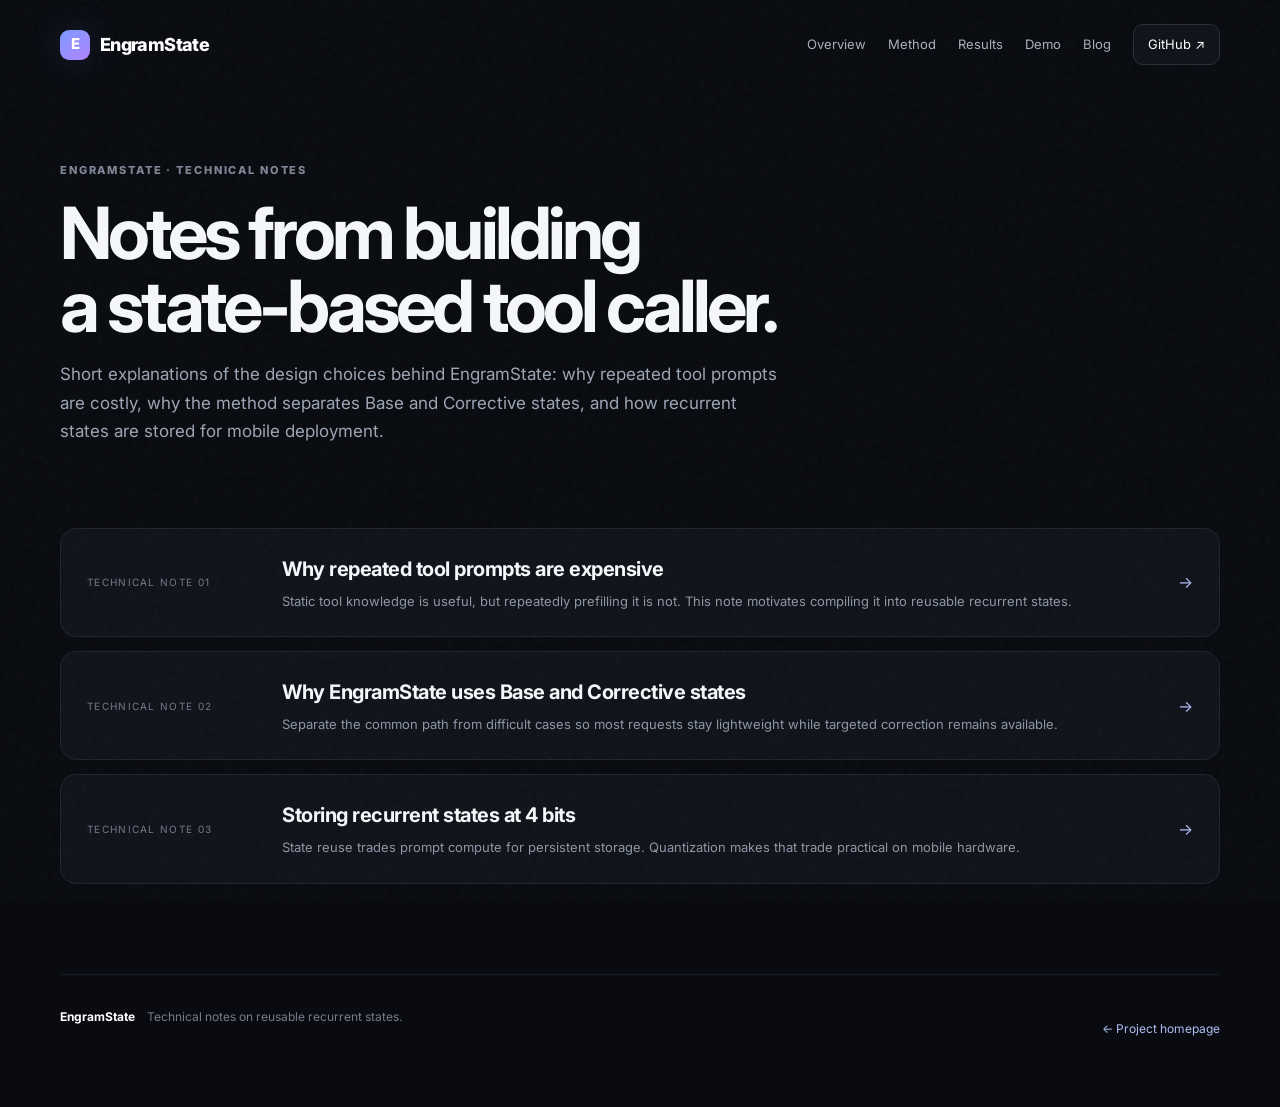
==== docs/blog/index.html @ d9ade95a "Add EngramState technical blog" ====
<!doctype html>
<html lang="en">
<head>
  <meta charset="utf-8" />
  <meta name="viewport" content="width=device-width, initial-scale=1" />
  <meta name="description" content="Technical notes from the EngramState project." />
  <title>EngramState · Technical Notes</title>
  <link rel="preconnect" href="https://fonts.googleapis.com">
  <link rel="preconnect" href="https://fonts.gstatic.com" crossorigin>
  <link href="https://fonts.googleapis.com/css2?family=Inter:wght@400;500;600;700;800&family=JetBrains+Mono:wght@400;500;600&display=swap" rel="stylesheet">
  <link rel="stylesheet" href="../style.css" />
</head>
<body>
  <div class="noise"></div>
  <header class="nav shell">
    <a class="brand" href="../"><span class="brand-mark">E</span> EngramState</a>
    <nav>
      <a href="../#overview">Overview</a>
      <a href="../#method">Method</a>
      <a href="../#results">Results</a>
      <a href="../#demo">Demo</a>
      <a href="./">Blog</a>
      <a class="github" href="https://github.com/Agent-SK/ES">GitHub ↗</a>
    </nav>
  </header>

  <main>
    <section class="blog-hero shell">
      <div class="section-kicker">ENGRAMSTATE · TECHNICAL NOTES</div>
      <h1>Notes from building<br>a state-based tool caller.</h1>
      <p>Short explanations of the design choices behind EngramState: why repeated tool prompts are costly, why the method separates Base and Corrective states, and how recurrent states are stored for mobile deployment.</p>
    </section>

    <section class="blog-list shell">
      <a class="blog-card" href="./why-reusable-states.html">
        <time>Technical note 01</time>
        <div><h2>Why repeated tool prompts are expensive</h2><p>Static tool knowledge is useful, but repeatedly prefilling it is not. This note motivates compiling it into reusable recurrent states.</p></div>
        <span>→</span>
      </a>
      <a class="blog-card" href="./base-corrective.html">
        <time>Technical note 02</time>
        <div><h2>Why EngramState uses Base and Corrective states</h2><p>Separate the common path from difficult cases so most requests stay lightweight while targeted correction remains available.</p></div>
        <span>→</span>
      </a>
      <a class="blog-card" href="./four-bit-states.html">
        <time>Technical note 03</time>
        <div><h2>Storing recurrent states at 4 bits</h2><p>State reuse trades prompt compute for persistent storage. Quantization makes that trade practical on mobile hardware.</p></div>
        <span>→</span>
      </a>
    </section>
  </main>

  <footer class="shell">
    <div><b>EngramState</b><span>Technical notes on reusable recurrent states.</span></div>
    <p><a class="back-link" href="../">← Project homepage</a></p>
  </footer>
</body>
</html>
---- docs/style.css ----
*{box-sizing:border-box}html{scroll-behavior:smooth}body{margin:0;font-family:Inter,system-ui,-apple-system,BlinkMacSystemFont,"Segoe UI",sans-serif;background:#090b10;color:#f5f7fb;line-height:1.65}.noise{position:fixed;inset:0;pointer-events:none;opacity:.035;background-image:url("data:image/svg+xml,%3Csvg viewBox='0 0 180 180' xmlns='http://www.w3.org/2000/svg'%3E%3Cfilter id='n'%3E%3CfeTurbulence type='fractalNoise' baseFrequency='.9' numOctaves='2' stitchTiles='stitch'/%3E%3C/filter%3E%3Crect width='100%25' height='100%25' filter='url(%23n)' opacity='.8'/%3E%3C/svg%3E");z-index:10}.shell{width:min(1160px,calc(100% - 42px));margin:0 auto}.nav{display:flex;align-items:center;justify-content:space-between;padding:24px 0;position:relative;z-index:20}.brand{display:flex;align-items:center;gap:10px;font-size:18px;font-weight:800;color:#fff;text-decoration:none;letter-spacing:-.035em}.brand-mark{display:grid;place-items:center;width:30px;height:30px;border-radius:9px;background:linear-gradient(145deg,#7e9bff,#b084ff);font-size:15px;box-shadow:0 0 35px rgba(126,155,255,.16)}.nav nav{display:flex;gap:22px;align-items:center}.nav nav a{font-size:13px;color:#a9b0bc;text-decoration:none;transition:.2s ease}.nav nav a:hover{color:#fff}.nav .github{padding:9px 14px;border:1px solid #2b3039;border-radius:10px;color:#fff;background:#11141a}.hero{padding:92px 0 80px}.eyebrow,.section-kicker,.board-label,.mini-label{font-size:11px;font-weight:800;letter-spacing:.17em;color:#7e8797}.hero h1{font-size:clamp(52px,7.8vw,92px);line-height:.96;letter-spacing:-.068em;margin:20px 0 26px;max-width:1080px}.hero h1 span{background:linear-gradient(90deg,#9eb5ff 0%,#c5a4ff 45%,#79dcff 100%);-webkit-background-clip:text;background-clip:text;color:transparent}.lead{max-width:850px;font-size:20px;color:#abb2be;line-height:1.7}.cta-row{display:flex;gap:12px;margin:34px 0 48px;align-items:center;flex-wrap:wrap}.button{display:inline-block;text-decoration:none;padding:12px 17px;border-radius:11px;font-size:13px;font-weight:750;transition:.2s ease}.button:hover{transform:translateY(-1px)}.primary{background:#f4f6fb;color:#090b10}.secondary{border:1px solid #2b3039;color:#fff;background:#11141a}.ghost{color:#7e8797;border:1px dashed #252a32}.disabled{cursor:default}.hero-metrics{display:grid;grid-template-columns:repeat(4,1fr);border:1px solid #202530;background:#0e1117;border-radius:18px;overflow:hidden;margin:0 0 18px}.hero-metrics div{padding:22px 24px;border-right:1px solid #202530}.hero-metrics div:last-child{border-right:0}.hero-metrics strong{display:block;font-size:28px;letter-spacing:-.045em}.hero-metrics span{display:block;color:#7f8897;font-size:12px;margin-top:3px}.hero-card,.method-board,.demo-window,.feature-grid article,.results-grid article,.deployment-grid article,.posts article,.article-card{background:#10131a;border:1px solid #202530;border-radius:18px}.hero-card{padding:25px 28px}.lane{display:flex;align-items:center;gap:28px}.lane-label{width:118px;font-size:12px;color:#7f8897;font-weight:700;flex:0 0 auto}.pipeline{display:flex;align-items:center;gap:10px;flex-wrap:wrap}.pipeline span,.pipeline strong{padding:8px 11px;border-radius:9px;background:#171b23;border:1px solid #292f3a;font-size:12px}.pipeline strong{color:#d5ddff}.pipeline .hot{border-color:#583d46;background:#21161b}.pipeline .cool{border-color:#5169b2;background:#161d32}.pipeline i,.pipeline b{font-style:normal;color:#596373}.divider{height:1px;background:#202530;margin:18px 0}.section{padding:94px 0}.section h2,.closing h2{font-size:clamp(38px,5vw,60px);letter-spacing:-.052em;line-height:1.04;margin:14px 0 18px}.section-copy{max-width:790px;color:#a9b0bc;font-size:17px}.section-heading-row{display:flex;justify-content:space-between;align-items:flex-end;gap:60px}.section-heading-row .section-copy{max-width:520px;margin-bottom:22px}.feature-grid{display:grid;grid-template-columns:repeat(3,1fr);gap:14px;margin-top:38px}.feature-grid article{padding:28px}.feature-grid .icon{display:grid;place-items:center;width:38px;height:38px;border-radius:11px;border:1px solid #313845;color:#bfc9e8;font-family:"JetBrains Mono",monospace;font-size:12px}.feature-grid h3{font-size:17px;margin:17px 0 8px}.feature-grid p{margin:0;color:#8d96a6;font-size:14px}.method-board{display:grid;grid-template-columns:1fr 1fr;gap:0;margin-top:38px;overflow:hidden}.offline-column,.runtime-column{padding:30px}.offline-column{border-right:1px solid #202530}.board-label{margin-bottom:20px}.spec-card,.state-card,.flow-node{padding:15px 16px;border-radius:12px;border:1px solid #2a303a;background:#171b23}.spec-card span,.state-card span{display:block;font-weight:700;font-size:14px}.spec-card small,.state-card small,.flow-node small{display:block;color:#7f8897;font-size:11px;margin-top:4px}.spec-card.muted{margin-top:16px;background:#13161c}.state-card.base{border-color:#5268ae;background:#151c30}.state-card.corrective{border-color:#7257a1;background:#1b1728}.small-arrow,.arrow{text-align:center;color:#5f6979;font-size:12px;padding:8px}.flow-node{text-align:center;font-weight:700;font-size:14px}.flow-node.query{background:#12161e}.flow-node.accent{border-color:#5268ae;background:#151c30}.flow-node.success{border-color:#3c6d5b;background:#11241d}.corrective-node{border-color:#7257a1;background:#1b1728}.fork{display:flex;justify-content:space-around;color:#7c8594;font-size:11px;padding:10px 0}.runtime-bottom{display:grid;grid-template-columns:1fr 1fr;gap:12px}.comparison-table-wrap{overflow:auto;margin-top:38px;border:1px solid #202530;border-radius:17px;background:#10131a}.comparison-table{width:100%;border-collapse:collapse;min-width:620px}.comparison-table th,.comparison-table td{text-align:left;padding:18px 21px;border-bottom:1px solid #202530;font-size:14px}.comparison-table tr:last-child td{border-bottom:0}.comparison-table th{font-size:11px;letter-spacing:.08em;text-transform:uppercase;color:#7d8797}.comparison-table td:first-child{color:#929baa}.comparison-table td{color:#d7dce5}.comparison-table .win{color:#dfe6ff;font-weight:700}.comparison-table .win small{color:#7f91d4;margin-left:8px;font-weight:600}.results-grid{display:grid;grid-template-columns:repeat(3,1fr);gap:14px;margin-top:16px}.results-grid article{padding:25px}.results-grid strong{display:block;font-size:27px;letter-spacing:-.04em;margin:12px 0 8px}.results-grid p{margin:0;color:#8d96a6;font-size:13px}.demo-window{overflow:hidden;margin-top:36px}.window-bar{height:48px;border-bottom:1px solid #202530;display:flex;align-items:center;gap:7px;padding:0 16px}.window-bar span{width:9px;height:9px;border-radius:50%;background:#313846}.window-bar small{margin-left:8px;color:#707989}.demo-toolbar{padding:14px 18px;border-bottom:1px solid #202530;display:flex;gap:8px;flex-wrap:wrap}.example-chip{border:1px solid #2a303b;background:#151922;color:#8e97a7;border-radius:999px;padding:7px 12px;font:600 12px Inter;cursor:pointer}.example-chip.active{color:#e5eaff;border-color:#556bb4;background:#161d31}.demo-content{display:grid;grid-template-columns:.85fr 1.15fr}.phone-panel,.trace-panel{padding:30px}.phone-panel{border-right:1px solid #202530}.phone-label{font-size:10px;letter-spacing:.17em;color:#707989;font-weight:800}.query-box{margin:13px 0 18px;padding:17px;border-radius:12px;background:#171b23;border:1px solid #292f39;min-height:62px}.phone-panel button{border:0;border-radius:10px;padding:11px 16px;font-weight:800;background:#eef2ff;color:#11131a;cursor:pointer}.phone-panel button:disabled{opacity:.6;cursor:default}.demo-stat-row{display:flex;justify-content:space-between;gap:20px;padding-top:14px;margin-top:14px;border-top:1px solid #1f242d;color:#818a99;font-size:12px}.demo-stat-row strong{color:#d6dce7;font-size:12px}.trace{display:grid;grid-template-columns:36px 1fr auto;gap:12px;align-items:center;padding:14px 0;border-bottom:1px solid #1d222b;color:#717a89;transition:.25s ease}.trace:last-child{border-bottom:0}.trace b{font-family:"JetBrains Mono",monospace;font-size:11px}.trace.active{color:#e2e7f0}.trace.active b{color:#8da3f4}.trace em{font-style:normal;color:#78d6aa}.trace code{font-family:"JetBrains Mono",monospace;font-size:11px;color:#b7c4f7}.trace.pulse{background:linear-gradient(90deg,transparent,rgba(91,114,199,.08),transparent)}.demo-note{font-size:11px;color:#697282;margin:12px 4px}.deployment-grid{display:grid;grid-template-columns:repeat(2,1fr);gap:14px;margin-top:36px}.deployment-grid article{padding:27px}.deployment-grid h3{margin:0 0 9px;font-size:17px}.deployment-grid p{margin:0;color:#8c95a5;font-size:14px}.text-link{color:#bdc9f7;text-decoration:none;font-size:13px;margin-bottom:24px}.posts{display:grid;grid-template-columns:repeat(3,1fr);gap:14px;margin-top:32px}.posts>a{text-decoration:none;color:inherit}.posts article{padding:25px;height:100%;transition:.2s ease}.posts article:hover{transform:translateY(-3px);border-color:#303848}.posts time{font-size:10px;color:#717b8c;text-transform:uppercase;letter-spacing:.13em}.posts h3{font-size:17px;line-height:1.35;margin:13px 0 9px}.posts p{color:#8d96a6;font-size:13px;margin:0 0 18px}.posts span{font-size:12px;color:#abbaf0}.closing{padding:78px 0 82px;border-top:1px solid #181d25;display:flex;justify-content:space-between;align-items:flex-end;gap:50px}.closing h2{margin-bottom:0}.closing .cta-row{margin:0;justify-content:flex-end}footer{padding:32px 0 56px;border-top:1px solid #181d25;display:flex;justify-content:space-between;gap:30px;color:#747d8c;font-size:12px}footer div{display:flex;gap:12px;flex-wrap:wrap}footer b{color:#fff}.blog-hero{padding:72px 0 46px}.blog-hero h1,.article-hero h1{font-size:clamp(44px,6vw,72px);line-height:1.02;letter-spacing:-.055em;margin:16px 0 18px}.blog-hero p,.article-hero p{max-width:720px;color:#9da6b5;font-size:17px}.blog-list{display:grid;gap:14px;padding:20px 0 90px}.blog-card{display:grid;grid-template-columns:170px 1fr auto;gap:25px;align-items:center;padding:24px 26px;background:#10131a;border:1px solid #202530;border-radius:16px;text-decoration:none;color:inherit}.blog-card:hover{border-color:#303848}.blog-card time{font-size:10px;letter-spacing:.13em;text-transform:uppercase;color:#717b8c}.blog-card h2{font-size:20px;margin:0 0 5px;letter-spacing:-.025em}.blog-card p{margin:0;color:#8d96a6;font-size:13px}.blog-card>span{color:#aebcf2}.article-hero{padding:72px 0 30px}.article-shell{width:min(780px,calc(100% - 42px));margin:0 auto}.article-meta{font-size:11px;letter-spacing:.12em;text-transform:uppercase;color:#788293}.article-card{padding:38px 42px;margin:20px auto 90px}.article-card h2{font-size:27px;letter-spacing:-.035em;margin:36px 0 12px}.article-card h3{font-size:19px;margin:28px 0 10px}.article-card p,.article-card li{color:#a4acb9;font-size:15px}.article-card strong{color:#f0f3f8}.article-card code{font-family:"JetBrains Mono",monospace;background:#171b23;border:1px solid #292f39;border-radius:6px;padding:2px 5px;color:#c6d0f7;font-size:.88em}.article-card pre{overflow:auto;background:#0c0f14;border:1px solid #202530;border-radius:13px;padding:18px}.article-card pre code{border:0;background:none;padding:0}.article-callout{border-left:3px solid #7187d7;background:#111723;padding:14px 17px;border-radius:0 10px 10px 0;color:#b8c0ce;margin:24px 0}.back-link{color:#aebcf2;text-decoration:none;font-size:12px}@media(max-width:880px){.nav nav a:not(.github){display:none}.hero{padding-top:58px}.hero-metrics{grid-template-columns:repeat(2,1fr)}.hero-metrics div:nth-child(2){border-right:0}.hero-metrics div:nth-child(-n+2){border-bottom:1px solid #202530}.lane{align-items:flex-start;flex-direction:column;gap:10px}.lane-label{width:auto}.section-heading-row{display:block}.method-board,.demo-content{grid-template-columns:1fr}.offline-column{border-right:0;border-bottom:1px solid #202530}.phone-panel{border-right:0;border-bottom:1px solid #202530}.feature-grid,.results-grid,.posts{grid-template-columns:1fr}.deployment-grid{grid-template-columns:1fr}.closing{display:block}.closing .cta-row{margin-top:28px;justify-content:flex-start}.blog-card{grid-template-columns:1fr;gap:8px}.blog-card>span{display:none}.article-card{padding:26px 22px}}@media(max-width:560px){.shell,.article-shell{width:min(100% - 28px,1160px)}.hero h1{font-size:48px}.hero-metrics{grid-template-columns:1fr}.hero-metrics div{border-right:0!important;border-bottom:1px solid #202530!important}.hero-metrics div:last-child{border-bottom:0!important}.hero-card{padding:20px}.pipeline{gap:7px}.section{padding:70px 0}.lead,.section-copy{font-size:15px}.runtime-bottom{grid-template-columns:1fr}.comparison-table .win small{display:block;margin:2px 0 0}.article-hero{padding-top:52px}footer{flex-direction:column}}
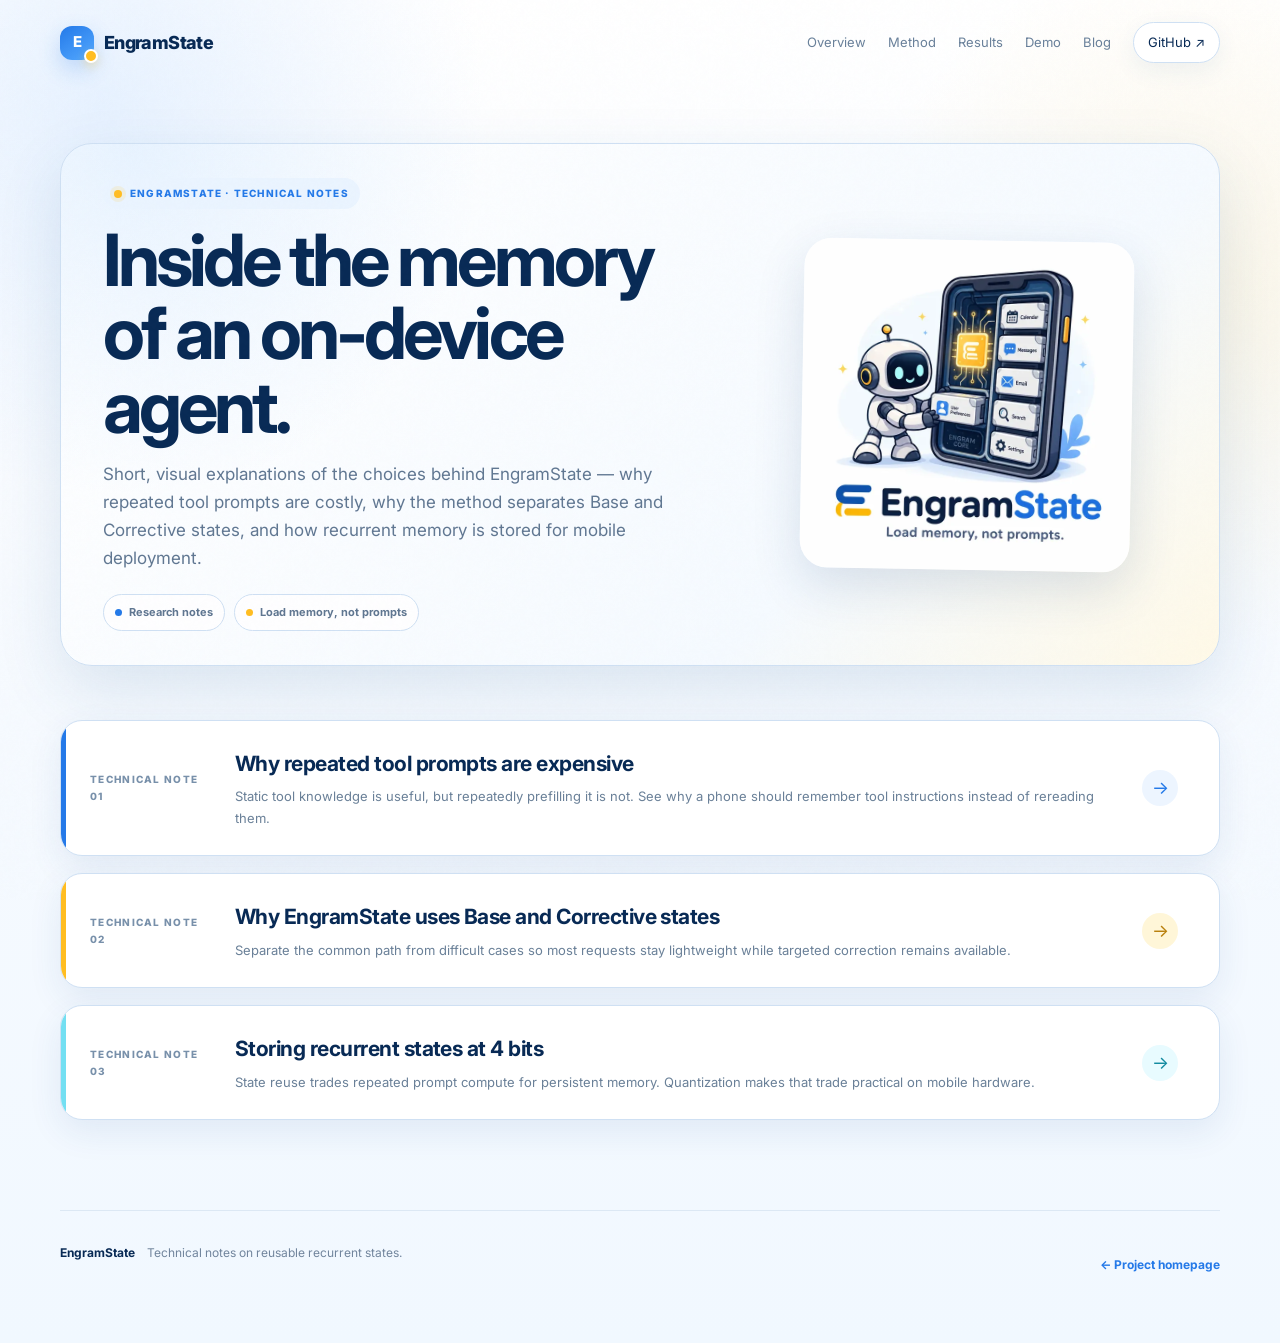
==== commit 5601a989: "Restyle EngramState technical blog" ====
--- a/docs/blog/index.html
+++ b/docs/blog/index.html
@@ -9,6 +9,7 @@
   <link rel="preconnect" href="https://fonts.gstatic.com" crossorigin>
   <link href="https://fonts.googleapis.com/css2?family=Inter:wght@400;500;600;700;800&family=JetBrains+Mono:wght@400;500;600&display=swap" rel="stylesheet">
   <link rel="stylesheet" href="../style.css" />
+  <link rel="stylesheet" href="../brand.css" />
 </head>
 <body>
   <div class="noise"></div>
@@ -26,15 +27,26 @@
 
   <main>
     <section class="blog-hero shell">
-      <div class="section-kicker">ENGRAMSTATE · TECHNICAL NOTES</div>
-      <h1>Notes from building<br>a state-based tool caller.</h1>
-      <p>Short explanations of the design choices behind EngramState: why repeated tool prompts are costly, why the method separates Base and Corrective states, and how recurrent states are stored for mobile deployment.</p>
+      <div class="blog-hero-card">
+        <div class="blog-hero-copy">
+          <span class="blog-pill">EngramState · Technical Notes</span>
+          <h1>Inside the memory<br>of an on-device agent.</h1>
+          <p>Short, visual explanations of the choices behind EngramState — why repeated tool prompts are costly, why the method separates Base and Corrective states, and how recurrent memory is stored for mobile deployment.</p>
+          <div class="hero-badges">
+            <span class="hero-badge">Research notes</span>
+            <span class="hero-badge yellow">Load memory, not prompts</span>
+          </div>
+        </div>
+        <div class="blog-hero-art">
+          <img data-engram-art alt="EngramState robot organizing tool memories inside a smartphone" />
+        </div>
+      </div>
     </section>
 
     <section class="blog-list shell">
       <a class="blog-card" href="./why-reusable-states.html">
         <time>Technical note 01</time>
-        <div><h2>Why repeated tool prompts are expensive</h2><p>Static tool knowledge is useful, but repeatedly prefilling it is not. This note motivates compiling it into reusable recurrent states.</p></div>
+        <div><h2>Why repeated tool prompts are expensive</h2><p>Static tool knowledge is useful, but repeatedly prefilling it is not. See why a phone should remember tool instructions instead of rereading them.</p></div>
         <span>→</span>
       </a>
       <a class="blog-card" href="./base-corrective.html">
@@ -44,7 +56,7 @@
       </a>
       <a class="blog-card" href="./four-bit-states.html">
         <time>Technical note 03</time>
-        <div><h2>Storing recurrent states at 4 bits</h2><p>State reuse trades prompt compute for persistent storage. Quantization makes that trade practical on mobile hardware.</p></div>
+        <div><h2>Storing recurrent states at 4 bits</h2><p>State reuse trades repeated prompt compute for persistent memory. Quantization makes that trade practical on mobile hardware.</p></div>
         <span>→</span>
       </a>
     </section>
@@ -54,5 +66,6 @@
     <div><b>EngramState</b><span>Technical notes on reusable recurrent states.</span></div>
     <p><a class="back-link" href="../">← Project homepage</a></p>
   </footer>
+  <script src="../hero-loader.js"></script>
 </body>
 </html>
--- a/docs/style.css
+++ b/docs/style.css
@@ -1 +1 @@
-*{box-sizing:border-box}html{scroll-behavior:smooth}body{margin:0;font-family:Inter,system-ui,-apple-system,BlinkMacSystemFont,"Segoe UI",sans-serif;background:#090b10;color:#f5f7fb;line-height:1.65}.noise{position:fixed;inset:0;pointer-events:none;opacity:.035;background-image:url("data:image/svg+xml,%3Csvg viewBox='0 0 180 180' xmlns='http://www.w3.org/2000/svg'%3E%3Cfilter id='n'%3E%3CfeTurbulence type='fractalNoise' baseFrequency='.9' numOctaves='2' stitchTiles='stitch'/%3E%3C/filter%3E%3Crect width='100%25' height='100%25' filter='url(%23n)' opacity='.8'/%3E%3C/svg%3E");z-index:10}.shell{width:min(1160px,calc(100% - 42px));margin:0 auto}.nav{display:flex;align-items:center;justify-content:space-between;padding:24px 0;position:relative;z-index:20}.brand{display:flex;align-items:center;gap:10px;font-size:18px;font-weight:800;color:#fff;text-decoration:none;letter-spacing:-.035em}.brand-mark{display:grid;place-items:center;width:30px;height:30px;border-radius:9px;background:linear-gradient(145deg,#7e9bff,#b084ff);font-size:15px;box-shadow:0 0 35px rgba(126,155,255,.16)}.nav nav{display:flex;gap:22px;align-items:center}.nav nav a{font-size:13px;color:#a9b0bc;text-decoration:none;transition:.2s ease}.nav nav a:hover{color:#fff}.nav .github{padding:9px 14px;border:1px solid #2b3039;border-radius:10px;color:#fff;background:#11141a}.hero{padding:92px 0 80px}.eyebrow,.section-kicker,.board-label,.mini-label{font-size:11px;font-weight:800;letter-spacing:.17em;color:#7e8797}.hero h1{font-size:clamp(52px,7.8vw,92px);line-height:.96;letter-spacing:-.068em;margin:20px 0 26px;max-width:1080px}.hero h1 span{background:linear-gradient(90deg,#9eb5ff 0%,#c5a4ff 45%,#79dcff 100%);-webkit-background-clip:text;background-clip:text;color:transparent}.lead{max-width:850px;font-size:20px;color:#abb2be;line-height:1.7}.cta-row{display:flex;gap:12px;margin:34px 0 48px;align-items:center;flex-wrap:wrap}.button{display:inline-block;text-decoration:none;padding:12px 17px;border-radius:11px;font-size:13px;font-weight:750;transition:.2s ease}.button:hover{transform:translateY(-1px)}.primary{background:#f4f6fb;color:#090b10}.secondary{border:1px solid #2b3039;color:#fff;background:#11141a}.ghost{color:#7e8797;border:1px dashed #252a32}.disabled{cursor:default}.hero-metrics{display:grid;grid-template-columns:repeat(4,1fr);border:1px solid #202530;background:#0e1117;border-radius:18px;overflow:hidden;margin:0 0 18px}.hero-metrics div{padding:22px 24px;border-right:1px solid #202530}.hero-metrics div:last-child{border-right:0}.hero-metrics strong{display:block;font-size:28px;letter-spacing:-.045em}.hero-metrics span{display:block;color:#7f8897;font-size:12px;margin-top:3px}.hero-card,.method-board,.demo-window,.feature-grid article,.results-grid article,.deployment-grid article,.posts article,.article-card{background:#10131a;border:1px solid #202530;border-radius:18px}.hero-card{padding:25px 28px}.lane{display:flex;align-items:center;gap:28px}.lane-label{width:118px;font-size:12px;color:#7f8897;font-weight:700;flex:0 0 auto}.pipeline{display:flex;align-items:center;gap:10px;flex-wrap:wrap}.pipeline span,.pipeline strong{padding:8px 11px;border-radius:9px;background:#171b23;border:1px solid #292f3a;font-size:12px}.pipeline strong{color:#d5ddff}.pipeline .hot{border-color:#583d46;background:#21161b}.pipeline .cool{border-color:#5169b2;background:#161d32}.pipeline i,.pipeline b{font-style:normal;color:#596373}.divider{height:1px;background:#202530;margin:18px 0}.section{padding:94px 0}.section h2,.closing h2{font-size:clamp(38px,5vw,60px);letter-spacing:-.052em;line-height:1.04;margin:14px 0 18px}.section-copy{max-width:790px;color:#a9b0bc;font-size:17px}.section-heading-row{display:flex;justify-content:space-between;align-items:flex-end;gap:60px}.section-heading-row .section-copy{max-width:520px;margin-bottom:22px}.feature-grid{display:grid;grid-template-columns:repeat(3,1fr);gap:14px;margin-top:38px}.feature-grid article{padding:28px}.feature-grid .icon{display:grid;place-items:center;width:38px;height:38px;border-radius:11px;border:1px solid #313845;color:#bfc9e8;font-family:"JetBrains Mono",monospace;font-size:12px}.feature-grid h3{font-size:17px;margin:17px 0 8px}.feature-grid p{margin:0;color:#8d96a6;font-size:14px}.method-board{display:grid;grid-template-columns:1fr 1fr;gap:0;margin-top:38px;overflow:hidden}.offline-column,.runtime-column{padding:30px}.offline-column{border-right:1px solid #202530}.board-label{margin-bottom:20px}.spec-card,.state-card,.flow-node{padding:15px 16px;border-radius:12px;border:1px solid #2a303a;background:#171b23}.spec-card span,.state-card span{display:block;font-weight:700;font-size:14px}.spec-card small,.state-card small,.flow-node small{display:block;color:#7f8897;font-size:11px;margin-top:4px}.spec-card.muted{margin-top:16px;background:#13161c}.state-card.base{border-color:#5268ae;background:#151c30}.state-card.corrective{border-color:#7257a1;background:#1b1728}.small-arrow,.arrow{text-align:center;color:#5f6979;font-size:12px;padding:8px}.flow-node{text-align:center;font-weight:700;font-size:14px}.flow-node.query{background:#12161e}.flow-node.accent{border-color:#5268ae;background:#151c30}.flow-node.success{border-color:#3c6d5b;background:#11241d}.corrective-node{border-color:#7257a1;background:#1b1728}.fork{display:flex;justify-content:space-around;color:#7c8594;font-size:11px;padding:10px 0}.runtime-bottom{display:grid;grid-template-columns:1fr 1fr;gap:12px}.comparison-table-wrap{overflow:auto;margin-top:38px;border:1px solid #202530;border-radius:17px;background:#10131a}.comparison-table{width:100%;border-collapse:collapse;min-width:620px}.comparison-table th,.comparison-table td{text-align:left;padding:18px 21px;border-bottom:1px solid #202530;font-size:14px}.comparison-table tr:last-child td{border-bottom:0}.comparison-table th{font-size:11px;letter-spacing:.08em;text-transform:uppercase;color:#7d8797}.comparison-table td:first-child{color:#929baa}.comparison-table td{color:#d7dce5}.comparison-table .win{color:#dfe6ff;font-weight:700}.comparison-table .win small{color:#7f91d4;margin-left:8px;font-weight:600}.results-grid{display:grid;grid-template-columns:repeat(3,1fr);gap:14px;margin-top:16px}.results-grid article{padding:25px}.results-grid strong{display:block;font-size:27px;letter-spacing:-.04em;margin:12px 0 8px}.results-grid p{margin:0;color:#8d96a6;font-size:13px}.demo-window{overflow:hidden;margin-top:36px}.window-bar{height:48px;border-bottom:1px solid #202530;display:flex;align-items:center;gap:7px;padding:0 16px}.window-bar span{width:9px;height:9px;border-radius:50%;background:#313846}.window-bar small{margin-left:8px;color:#707989}.demo-toolbar{padding:14px 18px;border-bottom:1px solid #202530;display:flex;gap:8px;flex-wrap:wrap}.example-chip{border:1px solid #2a303b;background:#151922;color:#8e97a7;border-radius:999px;padding:7px 12px;font:600 12px Inter;cursor:pointer}.example-chip.active{color:#e5eaff;border-color:#556bb4;background:#161d31}.demo-content{display:grid;grid-template-columns:.85fr 1.15fr}.phone-panel,.trace-panel{padding:30px}.phone-panel{border-right:1px solid #202530}.phone-label{font-size:10px;letter-spacing:.17em;color:#707989;font-weight:800}.query-box{margin:13px 0 18px;padding:17px;border-radius:12px;background:#171b23;border:1px solid #292f39;min-height:62px}.phone-panel button{border:0;border-radius:10px;padding:11px 16px;font-weight:800;background:#eef2ff;color:#11131a;cursor:pointer}.phone-panel button:disabled{opacity:.6;cursor:default}.demo-stat-row{display:flex;justify-content:space-between;gap:20px;padding-top:14px;margin-top:14px;border-top:1px solid #1f242d;color:#818a99;font-size:12px}.demo-stat-row strong{color:#d6dce7;font-size:12px}.trace{display:grid;grid-template-columns:36px 1fr auto;gap:12px;align-items:center;padding:14px 0;border-bottom:1px solid #1d222b;color:#717a89;transition:.25s ease}.trace:last-child{border-bottom:0}.trace b{font-family:"JetBrains Mono",monospace;font-size:11px}.trace.active{color:#e2e7f0}.trace.active b{color:#8da3f4}.trace em{font-style:normal;color:#78d6aa}.trace code{font-family:"JetBrains Mono",monospace;font-size:11px;color:#b7c4f7}.trace.pulse{background:linear-gradient(90deg,transparent,rgba(91,114,199,.08),transparent)}.demo-note{font-size:11px;color:#697282;margin:12px 4px}.deployment-grid{display:grid;grid-template-columns:repeat(2,1fr);gap:14px;margin-top:36px}.deployment-grid article{padding:27px}.deployment-grid h3{margin:0 0 9px;font-size:17px}.deployment-grid p{margin:0;color:#8c95a5;font-size:14px}.text-link{color:#bdc9f7;text-decoration:none;font-size:13px;margin-bottom:24px}.posts{display:grid;grid-template-columns:repeat(3,1fr);gap:14px;margin-top:32px}.posts>a{text-decoration:none;color:inherit}.posts article{padding:25px;height:100%;transition:.2s ease}.posts article:hover{transform:translateY(-3px);border-color:#303848}.posts time{font-size:10px;color:#717b8c;text-transform:uppercase;letter-spacing:.13em}.posts h3{font-size:17px;line-height:1.35;margin:13px 0 9px}.posts p{color:#8d96a6;font-size:13px;margin:0 0 18px}.posts span{font-size:12px;color:#abbaf0}.closing{padding:78px 0 82px;border-top:1px solid #181d25;display:flex;justify-content:space-between;align-items:flex-end;gap:50px}.closing h2{margin-bottom:0}.closing .cta-row{margin:0;justify-content:flex-end}footer{padding:32px 0 56px;border-top:1px solid #181d25;display:flex;justify-content:space-between;gap:30px;color:#747d8c;font-size:12px}footer div{display:flex;gap:12px;flex-wrap:wrap}footer b{color:#fff}.blog-hero{padding:72px 0 46px}.blog-hero h1,.article-hero h1{font-size:clamp(44px,6vw,72px);line-height:1.02;letter-spacing:-.055em;margin:16px 0 18px}.blog-hero p,.article-hero p{max-width:720px;color:#9da6b5;font-size:17px}.blog-list{display:grid;gap:14px;padding:20px 0 90px}.blog-card{display:grid;grid-template-columns:170px 1fr auto;gap:25px;align-items:center;padding:24px 26px;background:#10131a;border:1px solid #202530;border-radius:16px;text-decoration:none;color:inherit}.blog-card:hover{border-color:#303848}.blog-card time{font-size:10px;letter-spacing:.13em;text-transform:uppercase;color:#717b8c}.blog-card h2{font-size:20px;margin:0 0 5px;letter-spacing:-.025em}.blog-card p{margin:0;color:#8d96a6;font-size:13px}.blog-card>span{color:#aebcf2}.article-hero{padding:72px 0 30px}.article-shell{width:min(780px,calc(100% - 42px));margin:0 auto}.article-meta{font-size:11px;letter-spacing:.12em;text-transform:uppercase;color:#788293}.article-card{padding:38px 42px;margin:20px auto 90px}.article-card h2{font-size:27px;letter-spacing:-.035em;margin:36px 0 12px}.article-card h3{font-size:19px;margin:28px 0 10px}.article-card p,.article-card li{color:#a4acb9;font-size:15px}.article-card strong{color:#f0f3f8}.article-card code{font-family:"JetBrains Mono",monospace;background:#171b23;border:1px solid #292f39;border-radius:6px;padding:2px 5px;color:#c6d0f7;font-size:.88em}.article-card pre{overflow:auto;background:#0c0f14;border:1px solid #202530;border-radius:13px;padding:18px}.article-card pre code{border:0;background:none;padding:0}.article-callout{border-left:3px solid #7187d7;background:#111723;padding:14px 17px;border-radius:0 10px 10px 0;color:#b8c0ce;margin:24px 0}.back-link{color:#aebcf2;text-decoration:none;font-size:12px}@media(max-width:880px){.nav nav a:not(.github){display:none}.hero{padding-top:58px}.hero-metrics{grid-template-columns:repeat(2,1fr)}.hero-metrics div:nth-child(2){border-right:0}.hero-metrics div:nth-child(-n+2){border-bottom:1px solid #202530}.lane{align-items:flex-start;flex-direction:column;gap:10px}.lane-label{width:auto}.section-heading-row{display:block}.method-board,.demo-content{grid-template-columns:1fr}.offline-column{border-right:0;border-bottom:1px solid #202530}.phone-panel{border-right:0;border-bottom:1px solid #202530}.feature-grid,.results-grid,.posts{grid-template-columns:1fr}.deployment-grid{grid-template-columns:1fr}.closing{display:block}.closing .cta-row{margin-top:28px;justify-content:flex-start}.blog-card{grid-template-columns:1fr;gap:8px}.blog-card>span{display:none}.article-card{padding:26px 22px}}@media(max-width:560px){.shell,.article-shell{width:min(100% - 28px,1160px)}.hero h1{font-size:48px}.hero-metrics{grid-template-columns:1fr}.hero-metrics div{border-right:0!important;border-bottom:1px solid #202530!important}.hero-metrics div:last-child{border-bottom:0!important}.hero-card{padding:20px}.pipeline{gap:7px}.section{padding:70px 0}.lead,.section-copy{font-size:15px}.runtime-bottom{grid-template-columns:1fr}.comparison-table .win small{display:block;margin:2px 0 0}.article-hero{padding-top:52px}footer{flex-direction:column}}+:root{--bg:#f4f8ff;--bg2:#eef4ff;--text:#10223d;--muted:#607089;--line:#d8e2f0;--card:#ffffffcc;--card-solid:#ffffff;--blue:#4f6ef7;--blue-soft:#eaf0ff;--purple:#8a66ff;--green:#25a36f;--green-soft:#ebfbf3;--shadow:0 22px 56px rgba(76,107,166,.12)}*{box-sizing:border-box}html{scroll-behavior:smooth}body{margin:0;font-family:Inter,system-ui,-apple-system,BlinkMacSystemFont,"Segoe UI",sans-serif;background:radial-gradient(circle at top left,#f9fbff,transparent 28%),linear-gradient(180deg,var(--bg),#f8fbff 24%,var(--bg2));color:var(--text);line-height:1.65}.noise{position:fixed;inset:0;pointer-events:none;opacity:.03;background-image:url("data:image/svg+xml,%3Csvg viewBox='0 0 180 180' xmlns='http://www.w3.org/2000/svg'%3E%3Cfilter id='n'%3E%3CfeTurbulence type='fractalNoise' baseFrequency='.85' numOctaves='2' stitchTiles='stitch'/%3E%3C/filter%3E%3Crect width='100%25' height='100%25' filter='url(%23n)' opacity='.85'/%3E%3C/svg%3E")}.shell{width:min(1160px,calc(100% - 42px));margin:0 auto}.nav{display:flex;align-items:center;justify-content:space-between;padding:24px 0;position:relative;z-index:20}.brand{display:flex;align-items:center;gap:10px;font-size:18px;font-weight:800;color:var(--text);text-decoration:none;letter-spacing:-.035em}.brand-mark{display:grid;place-items:center;width:30px;height:30px;border-radius:9px;background:linear-gradient(145deg,#6a88ff,#92b4ff);color:#fff;font-size:15px;box-shadow:0 10px 24px rgba(79,110,247,.22)}.nav nav{display:flex;gap:22px;align-items:center}.nav nav a{font-size:13px;color:var(--muted);text-decoration:none;transition:.2s ease}.nav nav a:hover{color:var(--text)}.nav .github{padding:9px 14px;border:1px solid var(--line);border-radius:12px;color:var(--text);background:rgba(255,255,255,.78)}.hero{padding:92px 0 80px}.eyebrow,.section-kicker,.board-label,.mini-label{font-size:11px;font-weight:800;letter-spacing:.17em;color:#7690b2;text-transform:uppercase}.hero h1{font-size:clamp(52px,7.8vw,92px);line-height:.96;letter-spacing:-.068em;margin:20px 0 26px;max-width:1080px}.hero h1 span{background:linear-gradient(90deg,#3d6bff 0%,#8263ff 48%,#12a5d8 100%);-webkit-background-clip:text;background-clip:text;color:transparent}.lead{max-width:850px;font-size:20px;color:var(--muted);line-height:1.7}.cta-row{display:flex;gap:12px;margin:34px 0 48px;align-items:center;flex-wrap:wrap}.button{display:inline-block;text-decoration:none;padding:12px 17px;border-radius:12px;font-size:13px;font-weight:750;transition:.2s ease}.button:hover{transform:translateY(-1px)}.primary{background:var(--blue);color:#fff;box-shadow:0 12px 28px rgba(79,110,247,.22)}.secondary{border:1px solid var(--line);color:var(--text);background:rgba(255,255,255,.85)}.ghost{color:#7d8ca0;border:1px dashed #cad5e6;background:rgba(255,255,255,.55)}.disabled{cursor:default}.hero-metrics{display:grid;grid-template-columns:repeat(4,1fr);border:1px solid var(--line);background:linear-gradient(180deg,#ffffffd9,#f8fbffd9);box-shadow:var(--shadow);border-radius:20px;overflow:hidden;margin:0 0 18px}.hero-metrics div{padding:22px 24px;border-right:1px solid var(--line)}.hero-metrics div:last-child{border-right:0}.hero-metrics strong{display:block;font-size:28px;letter-spacing:-.045em}.hero-metrics span{display:block;color:#69809e;font-size:12px;margin-top:3px}.hero-card,.method-board,.demo-window,.feature-grid article,.results-grid article,.deployment-grid article,.posts article,.article-card,.comparison-table-wrap,.blog-card{background:linear-gradient(180deg,rgba(255,255,255,.92),rgba(255,255,255,.86));border:1px solid var(--line);border-radius:20px;box-shadow:var(--shadow);backdrop-filter:blur(10px)}.hero-card{padding:25px 28px}.lane{display:flex;align-items:center;gap:28px}.lane-label{width:118px;font-size:12px;color:#70839d;font-weight:700;flex:0 0 auto}.pipeline{display:flex;align-items:center;gap:10px;flex-wrap:wrap}.pipeline span,.pipeline strong{padding:8px 11px;border-radius:10px;background:#f5f8ff;border:1px solid #dbe4f4;font-size:12px}.pipeline strong{color:#294fce}.pipeline .hot{border-color:#f0cbd4;background:#fff7f9}.pipeline .cool{border-color:#cdd7ff;background:#eef3ff}.pipeline i,.pipeline b{font-style:normal;color:#7d8ca0}.divider{height:1px;background:var(--line);margin:18px 0}.section{padding:94px 0}.section h2,.closing h2{font-size:clamp(38px,5vw,60px);letter-spacing:-.052em;line-height:1.04;margin:14px 0 18px}.section-copy{max-width:790px;color:var(--muted);font-size:17px}.section-heading-row{display:flex;justify-content:space-between;align-items:flex-end;gap:60px}.section-heading-row .section-copy{max-width:520px;margin-bottom:22px}.feature-grid{display:grid;grid-template-columns:repeat(3,1fr);gap:14px;margin-top:38px}.feature-grid article{padding:28px}.feature-grid .icon{display:grid;place-items:center;width:38px;height:38px;border-radius:11px;border:1px solid #d4dff0;color:#4564d8;font-family:"JetBrains Mono",monospace;font-size:12px;background:#f8fbff}.feature-grid h3{font-size:17px;margin:17px 0 8px}.feature-grid p{margin:0;color:#74859b;font-size:14px}.method-board{display:grid;grid-template-columns:1fr 1fr;gap:0;margin-top:38px;overflow:hidden}.offline-column,.runtime-column{padding:30px}.offline-column{border-right:1px solid var(--line)}.board-label{margin-bottom:20px}.spec-card,.state-card,.flow-node{padding:15px 16px;border-radius:14px;border:1px solid #d7e0ee;background:#f8fbff}.spec-card span,.state-card span{display:block;font-weight:700;font-size:14px}.spec-card small,.state-card small,.flow-node small{display:block;color:#76869c;font-size:11px;margin-top:4px}.spec-card.muted{margin-top:16px;background:#f6f9fe}.state-card.base{border-color:#c8d5ff;background:#edf2ff}.state-card.corrective{border-color:#dcccf7;background:#f7f2ff}.small-arrow,.arrow{text-align:center;color:#7e8da0;font-size:12px;padding:8px}.flow-node{text-align:center;font-weight:700;font-size:14px}.flow-node.query{background:#f8fbff}.flow-node.accent{border-color:#c6d5ff;background:#edf2ff}.flow-node.success{border-color:#bfe8d2;background:#effbf5}.corrective-node{border-color:#dcccf7;background:#f7f2ff}.fork{display:flex;justify-content:space-around;color:#7c8594;font-size:11px;padding:10px 0}.runtime-bottom{display:grid;grid-template-columns:1fr 1fr;gap:12px}.comparison-table-wrap{overflow:auto;margin-top:38px}.comparison-table{width:100%;border-collapse:collapse;min-width:620px}.comparison-table th,.comparison-table td{text-align:left;padding:18px 21px;border-bottom:1px solid var(--line);font-size:14px}.comparison-table tr:last-child td{border-bottom:0}.comparison-table th{font-size:11px;letter-spacing:.08em;text-transform:uppercase;color:#7d8797}.comparison-table td:first-child{color:#73839b}.comparison-table td{color:#1b2b43}.comparison-table .win{color:#244bcf;font-weight:700}.comparison-table .win small{color:#6f84d8;margin-left:8px;font-weight:600}.results-grid{display:grid;grid-template-columns:repeat(3,1fr);gap:14px;margin-top:16px}.results-grid article{padding:25px}.results-grid strong{display:block;font-size:27px;letter-spacing:-.04em;margin:12px 0 8px}.results-grid p{margin:0;color:#74859b;font-size:13px}.demo-note{font-size:12px;color:#6b7d93;margin:14px 4px 0}.deployment-grid{display:grid;grid-template-columns:repeat(2,1fr);gap:14px;margin-top:36px}.deployment-grid article{padding:27px}.deployment-grid h3{margin:0 0 9px;font-size:17px}.deployment-grid p{margin:0;color:#74859b;font-size:14px}.text-link{color:#3a5fe9;text-decoration:none;font-size:13px;margin-bottom:24px}.posts{display:grid;grid-template-columns:repeat(3,1fr);gap:14px;margin-top:32px}.posts>a{text-decoration:none;color:inherit}.posts article{padding:25px;height:100%;transition:.2s ease}.posts article:hover{transform:translateY(-3px);border-color:#cad8ee}.posts time{font-size:10px;color:#77889f;text-transform:uppercase;letter-spacing:.13em}.posts h3{font-size:17px;line-height:1.35;margin:13px 0 9px}.posts p{color:#7a8ba0;font-size:13px;margin:0 0 18px}.posts span{font-size:12px;color:#5472e0}.closing{padding:78px 0 82px;border-top:1px solid #dce6f2;display:flex;justify-content:space-between;align-items:flex-end;gap:50px}.closing h2{margin-bottom:0}.closing .cta-row{margin:0;justify-content:flex-end}footer{padding:32px 0 56px;border-top:1px solid #dce6f2;display:flex;justify-content:space-between;gap:30px;color:#6f8098;font-size:12px}footer div{display:flex;gap:12px;flex-wrap:wrap}footer b{color:var(--text)}.blog-hero{padding:72px 0 46px}.blog-hero h1,.article-hero h1{font-size:clamp(44px,6vw,72px);line-height:1.02;letter-spacing:-.055em;margin:16px 0 18px}.blog-hero p,.article-hero p{max-width:720px;color:#7b8da4;font-size:17px}.blog-list{display:grid;gap:14px;padding:20px 0 90px}.blog-card{display:grid;grid-template-columns:170px 1fr auto;gap:25px;align-items:center;padding:24px 26px;text-decoration:none;color:inherit}.blog-card:hover{border-color:#cad8ee}.blog-card time{font-size:10px;letter-spacing:.13em;text-transform:uppercase;color:#73839b}.blog-card h2{font-size:20px;margin:0 0 5px;letter-spacing:-.025em}.blog-card p{margin:0;color:#7a8ba0;font-size:13px}.blog-card>span{color:#4f6ef7}.article-hero{padding:72px 0 30px}.article-shell{width:min(780px,calc(100% - 42px));margin:0 auto}.article-meta{font-size:11px;letter-spacing:.12em;text-transform:uppercase;color:#788293}.article-card{padding:38px 42px;margin:20px auto 90px}.article-card h2{font-size:27px;letter-spacing:-.035em;margin:36px 0 12px}.article-card h3{font-size:19px;margin:28px 0 10px}.article-card p,.article-card li{color:#516276;font-size:15px}.article-card strong{color:#10223d}.article-card code{font-family:"JetBrains Mono",monospace;background:#f4f8ff;border:1px solid #dbe4f4;border-radius:6px;padding:2px 5px;color:#3556d9;font-size:.88em}.article-card pre{overflow:auto;background:#f7faff;border:1px solid var(--line);border-radius:13px;padding:18px}.article-card pre code{border:0;background:none;padding:0}.article-callout{border-left:3px solid #6d86ef;background:#f1f5ff;padding:14px 17px;border-radius:0 10px 10px 0;color:#4f6079;margin:24px 0}.back-link{color:#5472e0;text-decoration:none;font-size:12px}@media(max-width:880px){.nav nav a:not(.github){display:none}.hero{padding-top:58px}.hero-metrics{grid-template-columns:repeat(2,1fr)}.hero-metrics div:nth-child(2){border-right:0}.hero-metrics div:nth-child(-n+2){border-bottom:1px solid var(--line)}.lane{align-items:flex-start;flex-direction:column;gap:10px}.lane-label{width:auto}.section-heading-row{display:block}.method-board{grid-template-columns:1fr}.offline-column{border-right:0;border-bottom:1px solid var(--line)}.feature-grid,.results-grid,.posts{grid-template-columns:1fr}.deployment-grid{grid-template-columns:1fr}.closing{display:block}.closing .cta-row{margin-top:28px;justify-content:flex-start}.blog-card{grid-template-columns:1fr;gap:8px}.blog-card>span{display:none}.article-card{padding:26px 22px}}@media(max-width:560px){.shell,.article-shell{width:min(100% - 28px,1160px)}.hero h1{font-size:48px}.hero-metrics{grid-template-columns:1fr}.hero-metrics div{border-right:0!important;border-bottom:1px solid var(--line)!important}.hero-metrics div:last-child{border-bottom:0!important}.hero-card{padding:20px}.pipeline{gap:7px}.section{padding:70px 0}.lead,.section-copy{font-size:15px}.runtime-bottom{grid-template-columns:1fr}.comparison-table .win small{display:block;margin:2px 0 0}.article-hero{padding-top:52px}footer{flex-direction:column}}
--- a/docs/brand.css
+++ b/docs/brand.css
@@ -0,0 +1,281 @@
+:root{
+  --es-navy:#082a55;
+  --es-navy-2:#102f55;
+  --es-blue:#2479e8;
+  --es-blue-2:#4c9cff;
+  --es-cyan:#73dff2;
+  --es-yellow:#ffbd22;
+  --es-yellow-soft:#fff6d8;
+  --es-sky:#eef7ff;
+  --es-sky-2:#f7fbff;
+  --es-line:#cfe0f3;
+  --es-muted:#607894;
+  --es-shadow:0 24px 64px rgba(31,83,139,.13);
+  --es-shadow-soft:0 12px 34px rgba(31,83,139,.09);
+}
+
+body{
+  background:
+    radial-gradient(circle at 8% 8%,rgba(76,156,255,.13),transparent 24rem),
+    radial-gradient(circle at 94% 22%,rgba(255,189,34,.10),transparent 22rem),
+    linear-gradient(180deg,#ffffff 0%,#f8fbff 34%,#f1f8ff 100%)!important;
+  color:var(--es-navy)!important;
+}
+
+.noise{opacity:.018!important}
+
+.nav{padding-top:22px!important}
+.brand{color:var(--es-navy)!important;font-weight:800!important}
+.brand-mark{
+  position:relative;
+  width:34px!important;height:34px!important;
+  border-radius:12px!important;
+  background:linear-gradient(145deg,var(--es-blue),#54a9ff)!important;
+  box-shadow:0 9px 22px rgba(36,121,232,.24)!important;
+  color:#fff!important;
+}
+.brand-mark:after{
+  content:"";
+  position:absolute;
+  width:10px;height:10px;
+  right:-4px;bottom:-3px;
+  border-radius:999px;
+  background:var(--es-yellow);
+  border:2px solid #fff;
+  box-shadow:0 4px 10px rgba(255,189,34,.28);
+}
+.nav nav a{color:#69809a!important}
+.nav nav a:hover{color:var(--es-blue)!important}
+.nav .github{
+  background:#fff!important;
+  border-color:var(--es-line)!important;
+  color:var(--es-navy)!important;
+  border-radius:999px!important;
+  box-shadow:0 8px 24px rgba(34,80,133,.07);
+}
+
+/* Main hero */
+.hero.hero-split{
+  display:grid;
+  grid-template-columns:minmax(0,.87fr) minmax(430px,1.13fr);
+  gap:56px;
+  align-items:center;
+  padding:58px 0 34px!important;
+}
+.hero-copy{padding:28px 0 26px}
+.hero-copy .eyebrow,
+.section-kicker,.board-label,.mini-label{
+  color:#6f8fb4!important;
+  font-weight:800!important;
+}
+.hero-copy h1{
+  max-width:650px!important;
+  margin:18px 0 24px!important;
+  font-size:clamp(50px,6.5vw,82px)!important;
+  line-height:.96!important;
+  letter-spacing:-.064em!important;
+  color:var(--es-navy)!important;
+}
+.hero-copy h1 span{
+  background:linear-gradient(90deg,var(--es-blue),#3f9af7 58%,#1d73df)!important;
+  -webkit-background-clip:text!important;
+  background-clip:text!important;
+  color:transparent!important;
+}
+.hero-copy .lead{color:#607792!important;max-width:620px!important;font-size:18px!important}
+.hero-copy .cta-row{margin:30px 0 20px!important}
+.button.primary{
+  background:linear-gradient(135deg,var(--es-blue),#3d91f2)!important;
+  color:#fff!important;
+  border-radius:14px!important;
+  box-shadow:0 12px 26px rgba(36,121,232,.22)!important;
+}
+.button.secondary{
+  background:#fff!important;
+  color:var(--es-navy)!important;
+  border-color:var(--es-line)!important;
+  border-radius:14px!important;
+}
+.button.ghost{background:#fffdf7!important;border-color:#f0d58b!important;color:#7a6b43!important;border-radius:14px!important}
+.hero-badges{display:flex;flex-wrap:wrap;gap:9px;margin-top:22px}
+.hero-badge{
+  display:inline-flex;align-items:center;gap:7px;
+  padding:8px 11px;border:1px solid var(--es-line);border-radius:999px;
+  background:rgba(255,255,255,.83);color:#5f7691;font-size:11px;font-weight:700;
+}
+.hero-badge:before{content:"";width:7px;height:7px;border-radius:50%;background:var(--es-blue)}
+.hero-badge.yellow:before{background:var(--es-yellow)}
+
+.hero-art-wrap{
+  position:relative;
+  min-width:0;
+  padding:14px;
+  border:1px solid #d9e6f4;
+  border-radius:34px;
+  background:linear-gradient(145deg,#fff 0%,#f5faff 70%,#edf7ff 100%);
+  box-shadow:0 30px 80px rgba(22,70,124,.15);
+  overflow:hidden;
+  isolation:isolate;
+}
+.hero-art-wrap:before{
+  content:"";position:absolute;z-index:-1;
+  width:300px;height:300px;border-radius:50%;
+  right:-80px;top:-100px;
+  background:radial-gradient(circle,rgba(66,151,255,.25),rgba(66,151,255,0) 68%);
+}
+.hero-art-wrap:after{
+  content:"";position:absolute;z-index:-1;
+  width:220px;height:220px;border-radius:50%;
+  left:-80px;bottom:-100px;
+  background:radial-gradient(circle,rgba(255,189,34,.20),rgba(255,189,34,0) 68%);
+}
+.hero-art-wrap img[data-engram-art]{
+  display:block;width:100%;aspect-ratio:1/1;object-fit:cover;
+  border-radius:25px;opacity:0;transform:scale(.992);
+  transition:opacity .35s ease,transform .55s cubic-bezier(.2,.8,.2,1);
+}
+.hero-art-wrap img[data-engram-art].engram-art-ready{opacity:1;transform:scale(1)}
+.hero-art-note{
+  position:absolute;left:28px;right:28px;bottom:25px;
+  display:flex;justify-content:space-between;gap:12px;align-items:center;
+  padding:10px 13px;border:1px solid rgba(207,224,243,.9);border-radius:14px;
+  background:rgba(255,255,255,.87);backdrop-filter:blur(12px);
+  color:#647d9a;font-size:10px;font-weight:700;
+  box-shadow:0 8px 24px rgba(18,58,106,.08)
+}
+.hero-art-note strong{color:var(--es-navy);font-size:11px}
+.engram-art-fallback .hero-art-wrap{min-height:520px;background:linear-gradient(145deg,#eaf5ff,#fff8df)}
+
+.hero-after{padding:12px 0 64px}
+.hero-metrics{
+  border-color:var(--es-line)!important;
+  border-radius:24px!important;
+  background:#fff!important;
+  box-shadow:var(--es-shadow-soft)!important;
+}
+.hero-metrics div{border-color:#e0ebf6!important}
+.hero-metrics strong{color:var(--es-navy)!important}
+.hero-metrics div:nth-child(2) strong{color:var(--es-blue)!important}
+.hero-metrics div:nth-child(4) strong{color:#df9410!important}
+.hero-card{
+  border-color:var(--es-line)!important;
+  border-radius:22px!important;
+  background:#fff!important;
+  box-shadow:var(--es-shadow-soft)!important;
+}
+.pipeline span,.pipeline strong{background:#f7fbff!important;border-color:#d8e7f6!important}
+.pipeline .hot{background:#fff8f6!important;border-color:#f3d6ce!important}
+.pipeline .cool{background:#eaf4ff!important;border-color:#bcd9fa!important}
+.pipeline strong{color:var(--es-blue)!important}
+
+/* Project sections */
+.section h2,.closing h2{color:var(--es-navy)!important}
+.section-copy{color:#607792!important}
+.feature-grid article,.method-board,.comparison-table-wrap,.results-grid article,.deployment-grid article,.posts article,.article-card,.blog-card{
+  border-color:var(--es-line)!important;
+  background:#fff!important;
+  box-shadow:var(--es-shadow-soft)!important;
+}
+.feature-grid article,.results-grid article,.deployment-grid article,.posts article,.blog-card{border-radius:22px!important}
+.feature-grid .icon{background:#eef6ff!important;border-color:#c6ddf6!important;color:var(--es-blue)!important}
+.feature-grid article:nth-child(2) .icon{background:var(--es-yellow-soft)!important;border-color:#f1d583!important;color:#b57b08!important}
+.feature-grid article:nth-child(3) .icon{background:#eafeff!important;border-color:#bfe9ee!important;color:#148ca0!important}
+
+.method-board{border-radius:28px!important;overflow:hidden!important}
+.spec-card,.state-card,.flow-node{background:#f8fbff!important;border-color:#cfdef0!important}
+.state-card.base,.flow-node.accent{background:#eaf3ff!important;border-color:#a8cdf8!important}
+.state-card.corrective,.corrective-node{background:#fff8df!important;border-color:#efd27b!important}
+.flow-node.success{background:#ecfbf4!important;border-color:#a6ddc2!important}
+.offline-column{border-color:#dce8f4!important}
+.comparison-table th,.comparison-table td{border-color:#e0eaf5!important}
+.comparison-table .win{color:var(--es-blue)!important}
+.results-grid article:nth-child(2){border-top:4px solid var(--es-blue)!important}
+.results-grid article:nth-child(3){border-top:4px solid var(--es-yellow)!important}
+
+/* Technical-note / blog visual language */
+.blog-hero{padding:56px 0 34px!important}
+.blog-hero-card{
+  display:grid;grid-template-columns:minmax(0,1.05fr) minmax(280px,.75fr);
+  align-items:center;gap:34px;
+  padding:34px 34px 34px 42px;
+  border:1px solid var(--es-line);border-radius:32px;
+  background:
+    radial-gradient(circle at 6% 0%,rgba(92,171,255,.14),transparent 22rem),
+    linear-gradient(135deg,#fff 0%,#f5faff 70%,#fff9e7 100%);
+  box-shadow:var(--es-shadow);
+  overflow:hidden;
+}
+.blog-hero-copy h1{margin:14px 0 16px!important;color:var(--es-navy)!important}
+.blog-hero-copy p{color:#607792!important;max-width:650px!important}
+.blog-pill{
+  display:inline-flex;align-items:center;gap:8px;padding:7px 11px;
+  border-radius:999px;background:#eaf4ff;color:var(--es-blue);
+  font-size:10px;font-weight:800;letter-spacing:.12em;text-transform:uppercase;
+}
+.blog-pill:before{content:"";width:8px;height:8px;border-radius:50%;background:var(--es-yellow);box-shadow:0 0 0 4px rgba(255,189,34,.13)}
+.blog-hero-art{position:relative;min-height:290px;display:grid;place-items:center}
+.blog-hero-art:before{content:"";position:absolute;width:260px;height:260px;border-radius:50%;background:linear-gradient(145deg,#dff1ff,#fff1b9);filter:blur(1px);opacity:.8}
+.blog-hero-art img[data-engram-art]{position:relative;width:min(100%,330px);border-radius:28px;box-shadow:0 18px 50px rgba(25,66,114,.14);opacity:0;transition:opacity .35s ease,transform .45s ease;transform:rotate(1deg) translateY(5px)}
+.blog-hero-art img[data-engram-art].engram-art-ready{opacity:1;transform:rotate(1deg) translateY(0)}
+
+.blog-list{gap:17px!important}
+.blog-card{
+  grid-template-columns:120px 1fr 48px!important;
+  padding:26px 29px!important;
+  position:relative;overflow:hidden;transition:.22s ease!important;
+}
+.blog-card:before{content:"";position:absolute;left:0;top:0;bottom:0;width:5px;background:var(--es-blue)}
+.blog-card:nth-child(2):before{background:var(--es-yellow)}
+.blog-card:nth-child(3):before{background:var(--es-cyan)}
+.blog-card:hover{transform:translateY(-3px)!important;border-color:#a9caee!important;box-shadow:0 20px 44px rgba(35,82,135,.13)!important}
+.blog-card time{color:#7890aa!important;font-weight:800!important}
+.blog-card h2{color:var(--es-navy)!important;font-size:21px!important}
+.blog-card p{color:#6a8098!important}
+.blog-card>span{width:36px;height:36px;border-radius:50%;display:grid;place-items:center;background:#edf5ff;color:var(--es-blue)!important;font-size:18px}
+.blog-card:nth-child(2)>span{background:#fff6d8;color:#b9800d!important}
+.blog-card:nth-child(3)>span{background:#e8fbff;color:#138ba0!important}
+
+.article-hero{padding:66px 0 28px!important}
+.article-meta{
+  display:inline-flex;padding:7px 11px;border-radius:999px;
+  color:var(--es-blue)!important;background:#eaf4ff;
+  font-weight:800!important;
+}
+.article-hero h1{color:var(--es-navy)!important}
+.article-hero p{color:#607792!important}
+.article-card{border-radius:26px!important;padding:42px 46px!important}
+.article-card p,.article-card li{color:#536b84!important}
+.article-card h2,.article-card h3,.article-card strong{color:var(--es-navy)!important}
+.article-card pre{background:#f3f8ff!important;border-color:#d2e2f3!important;border-radius:16px!important}
+.article-card code{background:#edf5ff!important;border-color:#d0e1f3!important;color:#245fae!important}
+.article-callout{
+  border-left:0!important;border:1px solid #efd586!important;
+  border-radius:18px!important;background:linear-gradient(135deg,#fffaf0,#fff5cf)!important;
+  color:#6d6147!important;padding:18px 20px!important;
+  box-shadow:0 8px 22px rgba(190,143,31,.08)
+}
+.back-link{color:var(--es-blue)!important;font-weight:700}
+.text-link{color:var(--es-blue)!important}
+
+.closing,footer{border-color:#dce8f4!important}
+footer{color:#71859d!important}
+footer b{color:var(--es-navy)!important}
+
+@media(max-width:980px){
+  .hero.hero-split{grid-template-columns:1fr;gap:28px;padding-top:38px!important}
+  .hero-copy{padding-bottom:0}
+  .hero-art-wrap{max-width:680px;margin:0 auto;width:100%}
+  .blog-hero-card{grid-template-columns:1fr;padding:32px}
+  .blog-hero-art{min-height:240px}
+}
+@media(max-width:680px){
+  .hero-copy h1{font-size:48px!important}
+  .hero-art-wrap{padding:9px;border-radius:25px}
+  .hero-art-wrap img[data-engram-art]{border-radius:19px}
+  .hero-art-note{left:18px;right:18px;bottom:18px}
+  .hero-after{padding-bottom:44px}
+  .blog-hero-card{padding:24px;border-radius:24px}
+  .blog-card{grid-template-columns:1fr 40px!important;gap:8px!important}
+  .blog-card time{grid-column:1/-1}
+  .article-card{padding:28px 23px!important}
+}
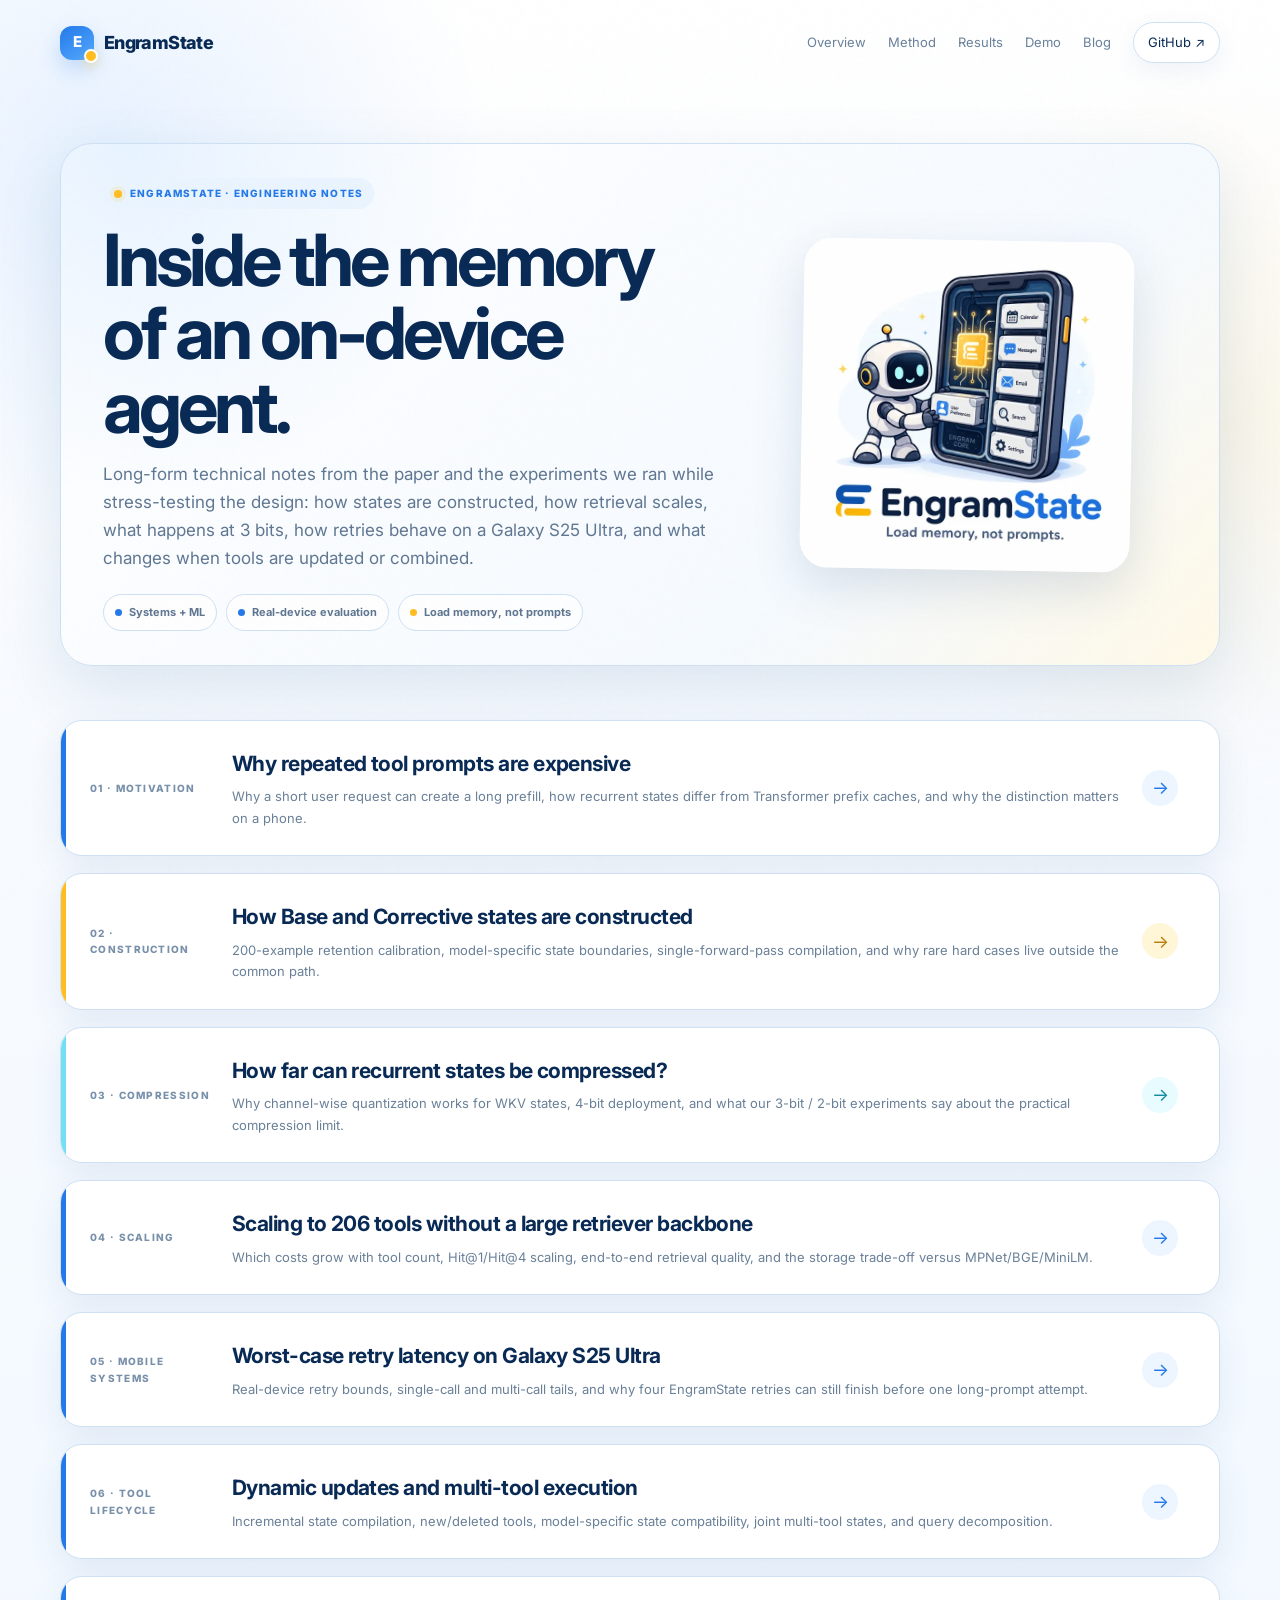
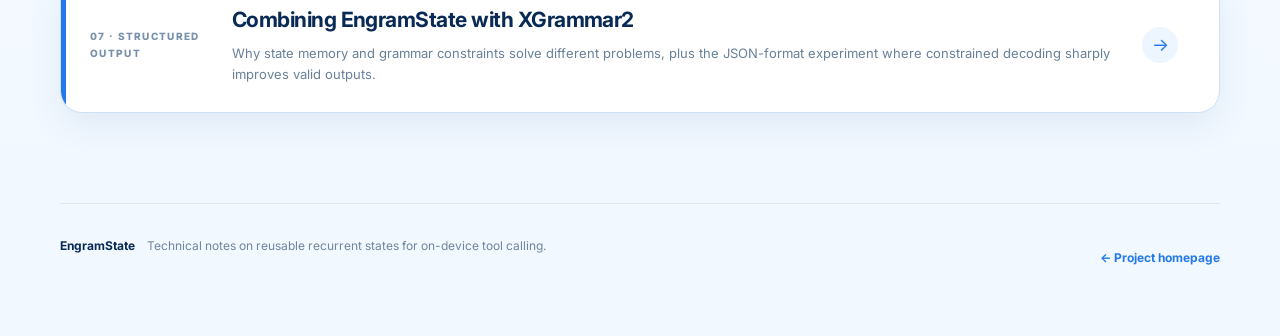
==== commit 86167fdc: "Expand EngramState technical blog index" ====
--- a/docs/blog/index.html
+++ b/docs/blog/index.html
@@ -1,71 +1,14 @@
 <!doctype html>
-<html lang="en">
-<head>
-  <meta charset="utf-8" />
-  <meta name="viewport" content="width=device-width, initial-scale=1" />
-  <meta name="description" content="Technical notes from the EngramState project." />
-  <title>EngramState · Technical Notes</title>
-  <link rel="preconnect" href="https://fonts.googleapis.com">
-  <link rel="preconnect" href="https://fonts.gstatic.com" crossorigin>
-  <link href="https://fonts.googleapis.com/css2?family=Inter:wght@400;500;600;700;800&family=JetBrains+Mono:wght@400;500;600&display=swap" rel="stylesheet">
-  <link rel="stylesheet" href="../style.css" />
-  <link rel="stylesheet" href="../brand.css" />
-</head>
-<body>
-  <div class="noise"></div>
-  <header class="nav shell">
-    <a class="brand" href="../"><span class="brand-mark">E</span> EngramState</a>
-    <nav>
-      <a href="../#overview">Overview</a>
-      <a href="../#method">Method</a>
-      <a href="../#results">Results</a>
-      <a href="../#demo">Demo</a>
-      <a href="./">Blog</a>
-      <a class="github" href="https://github.com/Agent-SK/ES">GitHub ↗</a>
-    </nav>
-  </header>
-
-  <main>
-    <section class="blog-hero shell">
-      <div class="blog-hero-card">
-        <div class="blog-hero-copy">
-          <span class="blog-pill">EngramState · Technical Notes</span>
-          <h1>Inside the memory<br>of an on-device agent.</h1>
-          <p>Short, visual explanations of the choices behind EngramState — why repeated tool prompts are costly, why the method separates Base and Corrective states, and how recurrent memory is stored for mobile deployment.</p>
-          <div class="hero-badges">
-            <span class="hero-badge">Research notes</span>
-            <span class="hero-badge yellow">Load memory, not prompts</span>
-          </div>
-        </div>
-        <div class="blog-hero-art">
-          <img data-engram-art alt="EngramState robot organizing tool memories inside a smartphone" />
-        </div>
-      </div>
-    </section>
-
-    <section class="blog-list shell">
-      <a class="blog-card" href="./why-reusable-states.html">
-        <time>Technical note 01</time>
-        <div><h2>Why repeated tool prompts are expensive</h2><p>Static tool knowledge is useful, but repeatedly prefilling it is not. See why a phone should remember tool instructions instead of rereading them.</p></div>
-        <span>→</span>
-      </a>
-      <a class="blog-card" href="./base-corrective.html">
-        <time>Technical note 02</time>
-        <div><h2>Why EngramState uses Base and Corrective states</h2><p>Separate the common path from difficult cases so most requests stay lightweight while targeted correction remains available.</p></div>
-        <span>→</span>
-      </a>
-      <a class="blog-card" href="./four-bit-states.html">
-        <time>Technical note 03</time>
-        <div><h2>Storing recurrent states at 4 bits</h2><p>State reuse trades repeated prompt compute for persistent memory. Quantization makes that trade practical on mobile hardware.</p></div>
-        <span>→</span>
-      </a>
-    </section>
-  </main>
-
-  <footer class="shell">
-    <div><b>EngramState</b><span>Technical notes on reusable recurrent states.</span></div>
-    <p><a class="back-link" href="../">← Project homepage</a></p>
-  </footer>
-  <script src="../hero-loader.js"></script>
-</body>
-</html>
+<html lang="en"><head><meta charset="utf-8"><meta name="viewport" content="width=device-width,initial-scale=1"><meta name="description" content="Technical deep dives from the EngramState project: on-device function calling, reusable recurrent states, retrieval, compression, scaling, and mobile latency."><title>EngramState · Technical Blog</title><link rel="preconnect" href="https://fonts.googleapis.com"><link rel="preconnect" href="https://fonts.gstatic.com" crossorigin><link href="https://fonts.googleapis.com/css2?family=Inter:wght@400;500;600;700;800&family=JetBrains+Mono:wght@400;500;600&display=swap" rel="stylesheet"><link rel="stylesheet" href="../style.css"><link rel="stylesheet" href="../brand.css"></head><body><div class="noise"></div>
+<header class="nav shell"><a class="brand" href="../"><span class="brand-mark">E</span> EngramState</a><nav><a href="../#overview">Overview</a><a href="../#method">Method</a><a href="../#results">Results</a><a href="../#demo">Demo</a><a href="./">Blog</a><a class="github" href="https://github.com/Agent-SK/ES">GitHub ↗</a></nav></header>
+<main><section class="blog-hero shell"><div class="blog-hero-card"><div class="blog-hero-copy"><span class="blog-pill">EngramState · Engineering Notes</span><h1>Inside the memory<br>of an on-device agent.</h1><p>Long-form technical notes from the paper and the experiments we ran while stress-testing the design: how states are constructed, how retrieval scales, what happens at 3 bits, how retries behave on a Galaxy S25 Ultra, and what changes when tools are updated or combined.</p><div class="hero-badges"><span class="hero-badge">Systems + ML</span><span class="hero-badge">Real-device evaluation</span><span class="hero-badge yellow">Load memory, not prompts</span></div></div><div class="blog-hero-art"><img data-engram-art alt="EngramState robot organizing tool memories inside a smartphone"></div></div></section>
+<section class="blog-list shell">
+<a class="blog-card" href="./why-reusable-states.html"><time>01 · Motivation</time><div><h2>Why repeated tool prompts are expensive</h2><p>Why a short user request can create a long prefill, how recurrent states differ from Transformer prefix caches, and why the distinction matters on a phone.</p></div><span>→</span></a>
+<a class="blog-card" href="./base-corrective.html"><time>02 · Construction</time><div><h2>How Base and Corrective states are constructed</h2><p>200-example retention calibration, model-specific state boundaries, single-forward-pass compilation, and why rare hard cases live outside the common path.</p></div><span>→</span></a>
+<a class="blog-card" href="./four-bit-states.html"><time>03 · Compression</time><div><h2>How far can recurrent states be compressed?</h2><p>Why channel-wise quantization works for WKV states, 4-bit deployment, and what our 3-bit / 2-bit experiments say about the practical compression limit.</p></div><span>→</span></a>
+<a class="blog-card" href="./scaling-retrieval.html"><time>04 · Scaling</time><div><h2>Scaling to 206 tools without a large retriever backbone</h2><p>Which costs grow with tool count, Hit@1/Hit@4 scaling, end-to-end retrieval quality, and the storage trade-off versus MPNet/BGE/MiniLM.</p></div><span>→</span></a>
+<a class="blog-card" href="./mobile-latency.html"><time>05 · Mobile systems</time><div><h2>Worst-case retry latency on Galaxy S25 Ultra</h2><p>Real-device retry bounds, single-call and multi-call tails, and why four EngramState retries can still finish before one long-prompt attempt.</p></div><span>→</span></a>
+<a class="blog-card" href="./dynamic-tools-multitool.html"><time>06 · Tool lifecycle</time><div><h2>Dynamic updates and multi-tool execution</h2><p>Incremental state compilation, new/deleted tools, model-specific state compatibility, joint multi-tool states, and query decomposition.</p></div><span>→</span></a>
+<a class="blog-card" href="./structured-decoding.html"><time>07 · Structured output</time><div><h2>Combining EngramState with XGrammar2</h2><p>Why state memory and grammar constraints solve different problems, plus the JSON-format experiment where constrained decoding sharply improves valid outputs.</p></div><span>→</span></a>
+</section></main>
+<footer class="shell"><div><b>EngramState</b><span>Technical notes on reusable recurrent states for on-device tool calling.</span></div><p><a class="back-link" href="../">← Project homepage</a></p></footer><script src="../hero-loader.js"></script></body></html>
